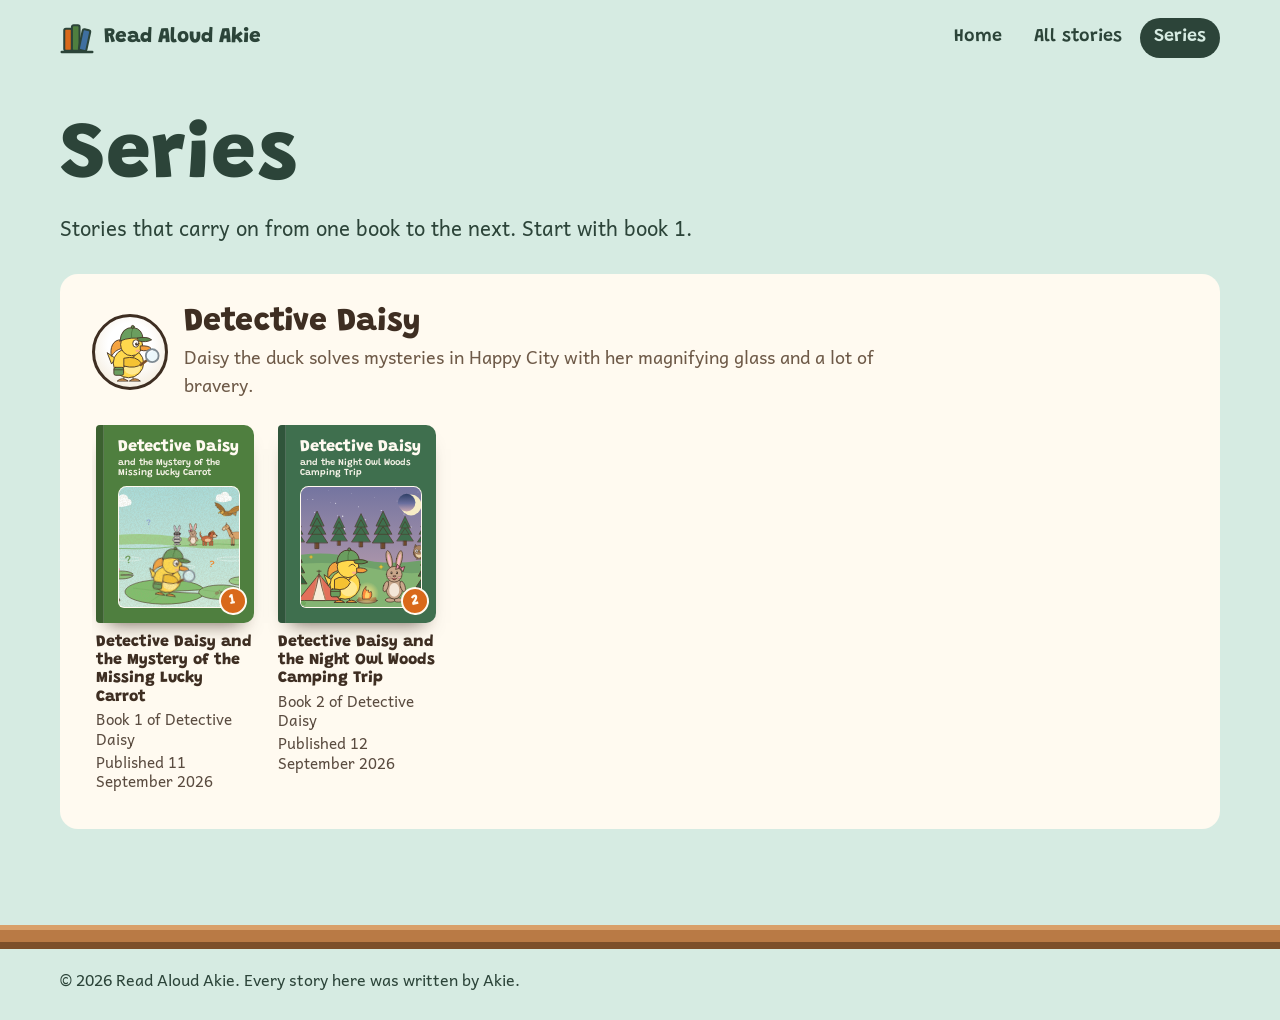
==== series/index.html @ 479fcc3c "Version the asset links so updates reach readers (see .genAiDoc/development-style.md) Browsers keep " ====
<!doctype html>
<html lang="en" data-root="../">
<head>
<meta charset="utf-8">
<meta name="viewport" content="width=device-width, initial-scale=1">
<meta name="robots" content="noindex, nofollow">
<link rel="icon" href="data:image/svg+xml,<svg xmlns=%22http://www.w3.org/2000/svg%22 viewBox=%220 0 100 100%22><text y=%22.9em%22 font-size=%2290%22>📚</text></svg>">
<link rel="preconnect" href="https://fonts.googleapis.com">
<link rel="preconnect" href="https://fonts.gstatic.com" crossorigin>
<link href="https://fonts.googleapis.com/css2?family=Andika:wght@400;700&family=Grandstander:wght@600;800&display=swap" rel="stylesheet">
<title>Series | Read Aloud Akie</title>
<link rel="stylesheet" href="../assets/site.css?v=2026-09-12">
</head>
<body data-page="series">
<header data-site-header></header>
<main id="main"></main>
<footer data-site-footer></footer>
<script src="../assets/library.js?v=2026-09-12"></script>
<script src="../assets/site.js?v=2026-09-12"></script>
</body>
</html>
---- assets/site.css ----
:root {
  --wall: #d6ebe2;
  --wall-deep: #c3e0d3;
  --ink: #3e2e22;
  --ink-soft: #6e5a48;
  --on-wall: #2c4439;
  --paper: #fffaf0;
  --wood: #b97a45;
  --wood-light: #d9a06a;
  --wood-dark: #7c4f2a;
  --carrot: #d9691a;
  --carrot-deep: #a94c0b;
  --kraft: #d2ae80;
  --twine: #b3404a;
  --focus: #2a6fb5;
  --display: "Grandstander", "Comic Sans MS", "Chalkboard SE", system-ui, sans-serif;
  --body: "Andika", "Trebuchet MS", "Segoe UI", system-ui, sans-serif;
  --page: min(1160px, 92vw);
  color-scheme: light;
}
@media (prefers-color-scheme: dark) {
  :root:not([data-theme="light"]) {
    --wall: #15302b; --wall-deep: #1c3c35; --on-wall: #dcefe6;
    --ink-soft: #6e5a48; --wood: #8e5a31; --wood-light: #a86d3f; --wood-dark: #55341b;
    --focus: #8cc6ff; color-scheme: dark;
  }
}
:root[data-theme="dark"] {
  --wall: #15302b; --wall-deep: #1c3c35; --on-wall: #dcefe6;
  --wood: #8e5a31; --wood-light: #a86d3f; --wood-dark: #55341b;
  --focus: #8cc6ff; color-scheme: dark;
}

* { box-sizing: border-box; }
html { -webkit-text-size-adjust: 100%; }
body {
  margin: 0; min-height: 100svh; display: flex; flex-direction: column;
  background: var(--wall); color: var(--on-wall);
  font-family: var(--body); font-size: 1.125rem; line-height: 1.55;
}
img { max-width: 100%; display: block; }
a { color: inherit; }
:focus-visible { outline: 3px solid var(--focus); outline-offset: 3px; border-radius: 6px; }
.sr { position: absolute; width: 1px; height: 1px; overflow: hidden; clip: rect(0 0 0 0); white-space: nowrap; }
.wrap { width: var(--page); margin: 0 auto; }
main { flex: 1; }
[hidden] { display: none !important; }

/* ---------- header ---------- */
.site-head { width: var(--page); margin: 0 auto; display: flex; align-items: center; justify-content: space-between; gap: 12px 24px; padding: 18px 0; flex-wrap: wrap; }
.brand { display: inline-flex; align-items: center; gap: 10px; text-decoration: none; font-family: var(--display); font-weight: 800; font-size: 1.3rem; }
.brand svg { width: 34px; height: 34px; flex: none; }
.site-nav ul { list-style: none; display: flex; gap: 4px; margin: 0; padding: 0; }
.site-nav a { display: block; text-decoration: none; font-family: var(--display); font-weight: 600; padding: 6px 14px; border-radius: 999px; }
.site-nav a:hover { background: var(--wall-deep); }
.site-nav a[aria-current="page"] { background: var(--on-wall); color: var(--wall); }

/* ---------- type ---------- */
h1, h2, h3 { font-family: var(--display); font-weight: 800; line-height: 1.05; margin: 0; text-wrap: balance; }
.lede { max-width: 36em; margin: 0; font-size: clamp(1.1rem, 1.6vw, 1.3rem); }
.section { padding: clamp(40px, 6vw, 72px) 0 0; }
.section-head { display: flex; align-items: baseline; justify-content: space-between; gap: 16px; flex-wrap: wrap; margin-bottom: 20px; }
.section-head h2 { font-size: clamp(1.8rem, 3.4vw, 2.5rem); }
.text-link { font-family: var(--display); font-weight: 600; text-underline-offset: 4px; }

/* ---------- buttons ---------- */
.btn {
  display: inline-flex; align-items: center; gap: 10px; text-decoration: none; cursor: pointer;
  font-family: var(--display); font-weight: 800; font-size: 1.15rem; line-height: 1;
  padding: 14px 24px; border-radius: 999px; border: 0;
  background: var(--carrot); color: #fffaf0; box-shadow: 0 4px 0 var(--carrot-deep);
}
.btn:hover { background: #e47624; }
.btn:active { transform: translateY(3px); box-shadow: 0 1px 0 var(--carrot-deep); }
.btn svg { width: 22px; height: 22px; flex: none; }
.btn.quiet { background: var(--paper); color: var(--ink); box-shadow: 0 4px 0 rgba(62,46,34,.35); }

/* ---------- hero + shelf ---------- */
.hero { width: 100%; margin: 0 auto; padding: clamp(18px, 4vw, 48px) 0 0; display: grid; gap: 18px; }
.hero h1 { font-size: clamp(3rem, 9vw, 6.6rem); letter-spacing: -.01em; line-height: .92; }

.hero-card { background: var(--paper); color: var(--ink); border-radius: 18px; padding: clamp(20px, 4vw, 44px); box-shadow: 0 12px 22px -12px rgba(40,22,8,.45); text-align: center; }
.hero-card .lede { margin: 12px auto 0; }
.hero .actions { display: flex; flex-wrap: wrap; gap: 14px; margin-top: 8px; }

.shelf { width: var(--page); margin: clamp(28px, 5vw, 56px) auto 0; }
.shelf-row {
  display: flex; align-items: flex-end; gap: clamp(14px, 2.4vw, 30px);
  overflow-x: auto; scroll-snap-type: x proximity; padding: 16px 12px 0; margin-bottom: -2px;
  scrollbar-width: thin;
}
.shelf .shelf-row > * { flex: none; width: clamp(132px, 16vw, 188px); scroll-snap-align: start; }
.shelf-plank {
  height: 24px; border-radius: 3px;
  background: linear-gradient(var(--wood-light) 0 5px, var(--wood) 5px 17px, var(--wood-dark) 17px);
  box-shadow: 0 18px 22px -14px rgba(40, 22, 8, .55);
}
.shelf a.cover-link { transition: transform .18s ease-out; }
.shelf a.cover-link:hover, .shelf a.cover-link:focus-visible { transform: translateY(-10px); }

/* ---------- covers ---------- */
.cover-link { display: block; text-decoration: none; border-radius: 4px 10px 10px 4px; }
.cover {
  container-type: inline-size; position: relative; width: 100%; aspect-ratio: 4 / 5;
  background: var(--c, #4f7f3f); color: #fffaf0;
  border-radius: 4px 10px 10px 4px; padding: 9% 9% 9% 14%;
  display: flex; flex-direction: column; overflow: hidden;
  box-shadow: 0 12px 18px -12px rgba(40, 22, 8, .7);
}
.cover::before { content: ""; position: absolute; top: 0; bottom: 0; left: 0; width: 5.5cqi; background: rgba(0,0,0,.24); border-right: 1.2cqi solid rgba(255,255,255,.16); }
.cover-title { font-family: var(--display); font-weight: 800; font-size: 13.5cqi; line-height: .98; }
.cover-sub { display: block; margin-top: 2cqi; font-weight: 600; font-size: 7.6cqi; line-height: 1.12; opacity: .95; }
.cover-art { position: relative; flex: 1 1 auto; min-height: 0; margin-top: 6cqi; border-radius: 7cqi 7cqi 5cqi 5cqi; background: var(--paper); border: 1.6cqi solid rgba(255, 250, 240, .9); overflow: hidden; display: grid; place-items: center; }
.cover-art img { position: absolute; inset: 0; width: 100%; height: 100%; object-fit: cover; }
.cover-emoji { font-size: 34cqi; line-height: 1; }
.cover-num {
  position: absolute; right: 6cqi; bottom: 6cqi; width: 23cqi; aspect-ratio: 1; border-radius: 50%;
  display: grid; place-items: center; transform: rotate(-9deg);
  background: var(--carrot); color: #fffaf0; border: 1.8cqi solid #fffaf0;
  font-family: var(--display); font-weight: 800; font-size: 12cqi; line-height: 1;
}

/* wrapped parcel for books that are still being written */
.parcel {
  container-type: inline-size; position: relative; width: 100%; aspect-ratio: 4 / 5; border-radius: 6px;
  background:
    linear-gradient(90deg, transparent 45%, var(--twine) 45% 52%, transparent 52%),
    linear-gradient(0deg, transparent 58%, var(--twine) 58% 64%, transparent 64%),
    repeating-linear-gradient(118deg, rgba(90, 60, 25, .07) 0 3px, transparent 3px 11px),
    var(--kraft);
  box-shadow: inset 0 0 0 2px rgba(90, 60, 25, .18), 0 12px 18px -12px rgba(40, 22, 8, .7);
}
.parcel::before, .parcel::after {
  content: ""; position: absolute; top: 30%; width: 22cqi; height: 14cqi;
  border: 3cqi solid var(--twine); border-radius: 50%;
}
.parcel::before { left: 26cqi; transform: rotate(-18deg); }
.parcel::after { left: 51cqi; transform: rotate(18deg); }
.parcel-tag {
  position: absolute; left: 16%; right: 12%; bottom: 10%;
  background: var(--paper); color: var(--ink); border-radius: 4px 14px 14px 4px;
  padding: 5cqi 6cqi 5cqi 13cqi; transform: rotate(-5deg);
  font-family: var(--display); font-weight: 800; font-size: 10cqi; line-height: 1.05;
  box-shadow: 0 3px 6px rgba(40, 22, 8, .25);
}
.parcel-tag::before { content: ""; position: absolute; left: 4.5cqi; top: 50%; width: 5cqi; height: 5cqi; margin-top: -2.5cqi; border-radius: 50%; background: var(--kraft); box-shadow: inset 0 0 0 1px rgba(0,0,0,.2); }
.parcel-tag small { display: block; font-family: var(--body); font-weight: 400; font-size: 7.5cqi; color: var(--ink-soft); margin-top: 1cqi; }

/* ---------- featured story ---------- */
.feature {
  display: grid; grid-template-columns: minmax(180px, 280px) 1fr; gap: clamp(22px, 4vw, 56px); align-items: center;
  background: var(--paper); color: var(--ink); border-radius: 18px; padding: clamp(20px, 4vw, 44px);
}
.feature h2 { font-size: clamp(1.9rem, 3.8vw, 3rem); color: var(--ink); }
.feature h2 span { display: block; font-size: .55em; font-weight: 600; margin-top: .3em; line-height: 1.15; }
.feature p { margin: 0; max-width: 34em; }
.feature .from { font-family: var(--display); font-weight: 600; color: var(--ink-soft); margin: 14px 0 10px; }
.feature .from .published { display: block; margin-top: 2px; font-family: var(--body); font-weight: 400; font-size: 1rem; }
.feature .btn { margin-top: 22px; }

/* ---------- series band ---------- */
.series-list { display: grid; gap: clamp(22px, 3vw, 34px); }
.series-band { background: var(--paper); color: var(--ink); border-radius: 18px; padding: clamp(18px, 3vw, 32px); display: grid; gap: 18px; }
.series-top { display: flex; align-items: center; gap: 16px; }
.badge { flex: none; width: 76px; height: 76px; border-radius: 50%; background: radial-gradient(circle at 50% 40%, #fff 0 40%, #efe4cf 100%); border: 3px solid var(--ink); overflow: hidden; display: grid; place-items: center; }
.badge img { width: 100%; height: 100%; object-fit: contain; }
.badge .cover-emoji { font-size: 40px; }
.series-top h3 { font-size: clamp(1.5rem, 2.6vw, 2rem); }
.series-top h3 a { text-decoration: none; }
.series-top h3 a:hover { text-decoration: underline; text-underline-offset: 5px; }
.series-top p { margin: 4px 0 0; color: var(--ink-soft); max-width: 40em; }
.series-books { display: flex; gap: clamp(14px, 2vw, 24px); overflow-x: auto; padding: 8px 4px 6px; list-style: none; margin: 0; }
.series-books li { flex: none; width: clamp(118px, 14vw, 158px); }

/* ---------- tiles (grids) ---------- */
.tiles { list-style: none; margin: 0; padding: 0; display: grid; grid-template-columns: repeat(auto-fill, minmax(min(170px, 42vw), 1fr)); gap: clamp(22px, 3vw, 36px) clamp(14px, 2.4vw, 28px); }
.tile { display: grid; gap: 10px; align-content: start; }
.tile-meta strong { display: block; font-family: var(--display); font-weight: 800; font-size: 1.1rem; line-height: 1.15; }
.tile-meta span { display: block; font-size: .95rem; opacity: .85; line-height: 1.3; margin-top: 3px; }
.series-books .tile-meta strong { font-size: 1rem; }

/* ---------- filter chips ---------- */
.chips { display: flex; flex-wrap: wrap; gap: 8px; margin: 22px 0 30px; padding: 0; list-style: none; }
.chip { font: inherit; font-family: var(--display); font-weight: 600; font-size: 1rem; cursor: pointer; padding: 8px 16px; border-radius: 999px; border: 2px solid currentColor; background: transparent; color: var(--on-wall); }
.chip[aria-pressed="true"] { background: var(--on-wall); color: var(--wall); border-color: var(--on-wall); }
.empty { background: var(--paper); color: var(--ink); border-radius: 14px; padding: 22px; }

/* ---------- series page ---------- */
.series-hero { display: grid; grid-template-columns: auto 1fr; gap: clamp(18px, 3vw, 36px); align-items: center; padding: clamp(18px, 4vw, 40px) 0 0; }
.series-hero .badge { width: clamp(110px, 16vw, 170px); height: clamp(110px, 16vw, 170px); border-width: 4px; }
.series-hero .badge .cover-emoji { font-size: clamp(56px, 8vw, 90px); }
.series-hero h1 { font-size: clamp(2.6rem, 7vw, 5rem); line-height: .95; }
.series-hero .lede { margin-top: 12px; }
.series-hero .btn { margin-top: 20px; }
.book-list { list-style: none; margin: 0; padding: 0; display: grid; gap: 18px; }
.book-row { display: grid; grid-template-columns: clamp(110px, 16vw, 170px) 1fr; gap: clamp(16px, 3vw, 36px); align-items: center; background: var(--paper); color: var(--ink); border-radius: 18px; padding: clamp(16px, 2.6vw, 26px); }
.book-row h2 { font-size: clamp(1.5rem, 2.8vw, 2.1rem); }
.book-row h2 span { display: block; font-size: .6em; font-weight: 600; margin-top: .25em; line-height: 1.15; }
.book-row .num { font-family: var(--display); font-weight: 800; color: var(--carrot-deep); margin: 0 0 4px; }
.book-row p { margin: 10px 0 0; max-width: 36em; }
.book-row .published { margin-top: 6px; font-size: 1rem; color: var(--ink-soft); }
.book-row .btn { margin-top: 16px; font-size: 1.05rem; padding: 12px 20px; }
.soon-note { display: inline-block; margin-top: 14px; font-family: var(--display); font-weight: 600; color: var(--ink-soft); }
.series-index h1 { font-size: clamp(2.6rem, 7vw, 5rem); padding-top: clamp(18px, 4vw, 40px); }

/* ---------- kind note (copyright notice for children) ---------- */
.kind-note {
  position: relative; display: grid; grid-template-columns: auto 1fr; gap: clamp(14px, 3vw, 30px); align-items: start;
  background: var(--paper); color: var(--ink); border-radius: 18px; padding: clamp(26px, 4vw, 46px);
}
.kind-note::before { content: ""; position: absolute; inset: 10px; border: 2.5px dashed var(--wood-light); border-radius: 12px; pointer-events: none; }
.kind-note-icon {
  width: clamp(64px, 9vw, 88px); aspect-ratio: 1; border-radius: 50%; display: grid; place-items: center;
  background: #fbe3cf; border: 3px solid var(--ink); font-size: clamp(32px, 4.6vw, 46px); line-height: 1; transform: rotate(-6deg);
}
.kind-note h2 { font-size: clamp(1.7rem, 3.2vw, 2.4rem); color: var(--carrot-deep); }
.kind-note p { margin: 10px 0 0; max-width: 38em; }
.kind-note .kind-note-thanks { font-family: var(--display); font-weight: 800; font-size: 1.2rem; }
.kind-note .fine { margin-top: 16px; font-size: .95rem; color: var(--ink-soft); }

/* ---------- footer ---------- */
.site-foot { margin-top: clamp(56px, 8vw, 96px); }
.site-foot .shelf-plank { border-radius: 0; }
.site-foot p { width: var(--page); margin: 0 auto; padding: 18px 0 28px; font-size: 1rem; }

@media (max-width: 720px) {
  .site-head { padding: 12px 0; }
  .site-nav { width: 100%; }
  .site-nav ul { justify-content: space-between; }
  .site-nav a { padding: 6px 12px; }
  .feature { grid-template-columns: 1fr; }
  .feature .cover-link { width: min(240px, 70%); }
  .series-hero { grid-template-columns: 1fr; }
  .book-row { grid-template-columns: 104px 1fr; align-items: start; }
  .kind-note { grid-template-columns: 1fr; }
}
@media (prefers-reduced-motion: reduce) {
  * { transition: none !important; }
}
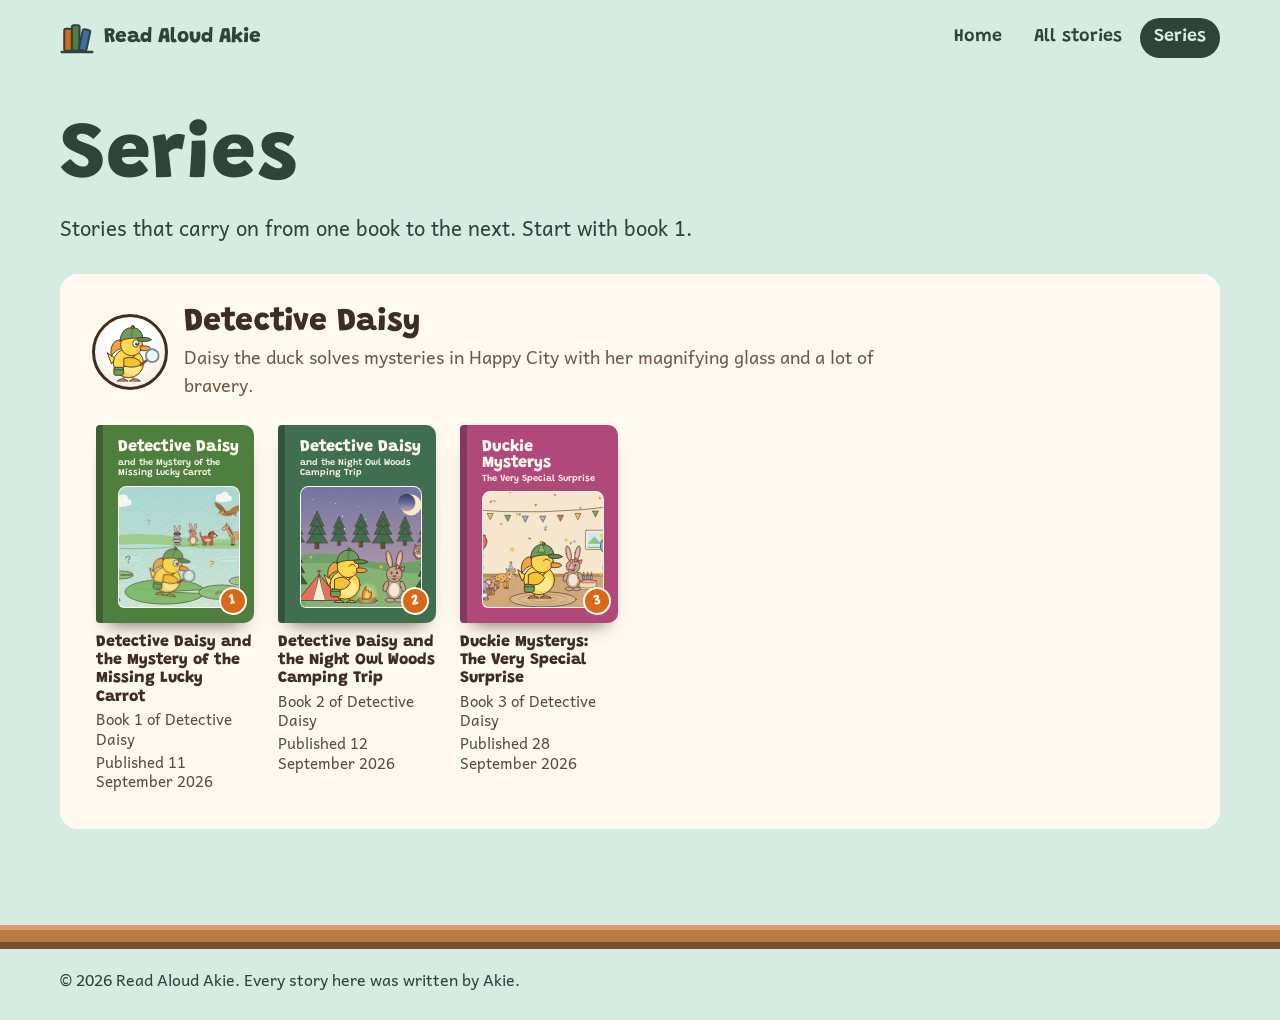
==== commit cae98670: "Add book 3: Duckie Mysterys, The Very Special Surprise (see .genAiDoc/new-book-checklist.md) Akie's " ====
--- a/series/index.html
+++ b/series/index.html
@@ -3,19 +3,34 @@
 <head>
 <meta charset="utf-8">
 <meta name="viewport" content="width=device-width, initial-scale=1">
-<meta name="robots" content="noindex, nofollow">
 <link rel="icon" href="data:image/svg+xml,<svg xmlns=%22http://www.w3.org/2000/svg%22 viewBox=%220 0 100 100%22><text y=%22.9em%22 font-size=%2290%22>📚</text></svg>">
 <link rel="preconnect" href="https://fonts.googleapis.com">
 <link rel="preconnect" href="https://fonts.gstatic.com" crossorigin>
 <link href="https://fonts.googleapis.com/css2?family=Andika:wght@400;700&family=Grandstander:wght@600;800&display=swap" rel="stylesheet">
 <title>Series | Read Aloud Akie</title>
-<link rel="stylesheet" href="../assets/site.css?v=2026-09-12">
+<meta name="description" content="The Detective Daisy series by Akie: follow Daisy the duck from her first case to her camping trip in Night Owl Woods.">
+<link rel="canonical" href="https://readaloudakie.com/series/">
+<meta property="og:type" content="website">
+<meta property="og:site_name" content="Read Aloud Akie">
+<meta property="og:title" content="Series | Read Aloud Akie">
+<meta property="og:description" content="The Detective Daisy series by Akie: follow Daisy the duck from her first case to her camping trip in Night Owl Woods.">
+<meta property="og:url" content="https://readaloudakie.com/series/">
+<meta property="og:image" content="https://readaloudakie.com/assets/social-card.png">
+<meta property="og:image:alt" content="Detective Daisy the duck with her magnifying glass, on the Read Aloud Akie book shelf.">
+<meta name="twitter:card" content="summary_large_image">
+<meta name="theme-color" content="#d6ebe2">
+<link rel="stylesheet" href="../assets/site.css?v=2026-09-28">
 </head>
 <body data-page="series">
 <header data-site-header></header>
-<main id="main"></main>
+<main id="main">
+  <div class="wrap section">
+    <h1>Series</h1>
+    <p class="lede">Stories that carry on from one book to the next. The Detective Daisy series follows Daisy the duck and her friends.</p>
+  </div>
+</main>
 <footer data-site-footer></footer>
-<script src="../assets/library.js?v=2026-09-12"></script>
-<script src="../assets/site.js?v=2026-09-12"></script>
+<script src="../assets/library.js?v=2026-09-28"></script>
+<script src="../assets/site.js?v=2026-09-28"></script>
 </body>
 </html>
--- a/assets/site.css
+++ b/assets/site.css
@@ -78,10 +78,22 @@
 /* ---------- hero + shelf ---------- */
 .hero { width: 100%; margin: 0 auto; padding: clamp(18px, 4vw, 48px) 0 0; display: grid; gap: 18px; }
 .hero h1 { font-size: clamp(3rem, 9vw, 6.6rem); letter-spacing: -.01em; line-height: .92; }
+.wordmark { display: grid; justify-items: center; gap: .12em; }
+.wordmark-top {
+  font-size: clamp(.95rem, 2.4vw, 1.6rem); font-weight: 800; line-height: 1;
+  letter-spacing: .3em; text-indent: .3em; /* keeps the spaced text optically centred */
+  text-transform: uppercase; color: var(--carrot-deep);
+}
+.wordmark-name { position: relative; font-size: clamp(3.4rem, 10vw, 7rem); line-height: .9; letter-spacing: -.015em; }
+.wordmark-name::after {
+  content: ""; display: block; height: .07em; margin: .12em auto 0; width: 78%;
+  border-radius: 999px; background: var(--carrot); opacity: .85;
+}
 
 .hero-card { background: var(--paper); color: var(--ink); border-radius: 18px; padding: clamp(20px, 4vw, 44px); box-shadow: 0 12px 22px -12px rgba(40,22,8,.45); text-align: center; }
 .hero-card .lede { margin: 12px auto 0; }
 .hero .actions { display: flex; flex-wrap: wrap; gap: 14px; margin-top: 8px; }
+.hero-card .actions { justify-content: center; }  /* the card is centred, so the button is too */
 
 .shelf { width: var(--page); margin: clamp(28px, 5vw, 56px) auto 0; }
 .shelf-row {
@@ -215,6 +227,7 @@
 }
 .kind-note h2 { font-size: clamp(1.7rem, 3.2vw, 2.4rem); color: var(--carrot-deep); }
 .kind-note p { margin: 10px 0 0; max-width: 38em; }
+.kind-note .kind-note-hello { font-family: var(--display); font-weight: 800; font-size: 1.25rem; color: var(--carrot-deep); }
 .kind-note .kind-note-thanks { font-family: var(--display); font-weight: 800; font-size: 1.2rem; }
 .kind-note .fine { margin-top: 16px; font-size: .95rem; color: var(--ink-soft); }
 
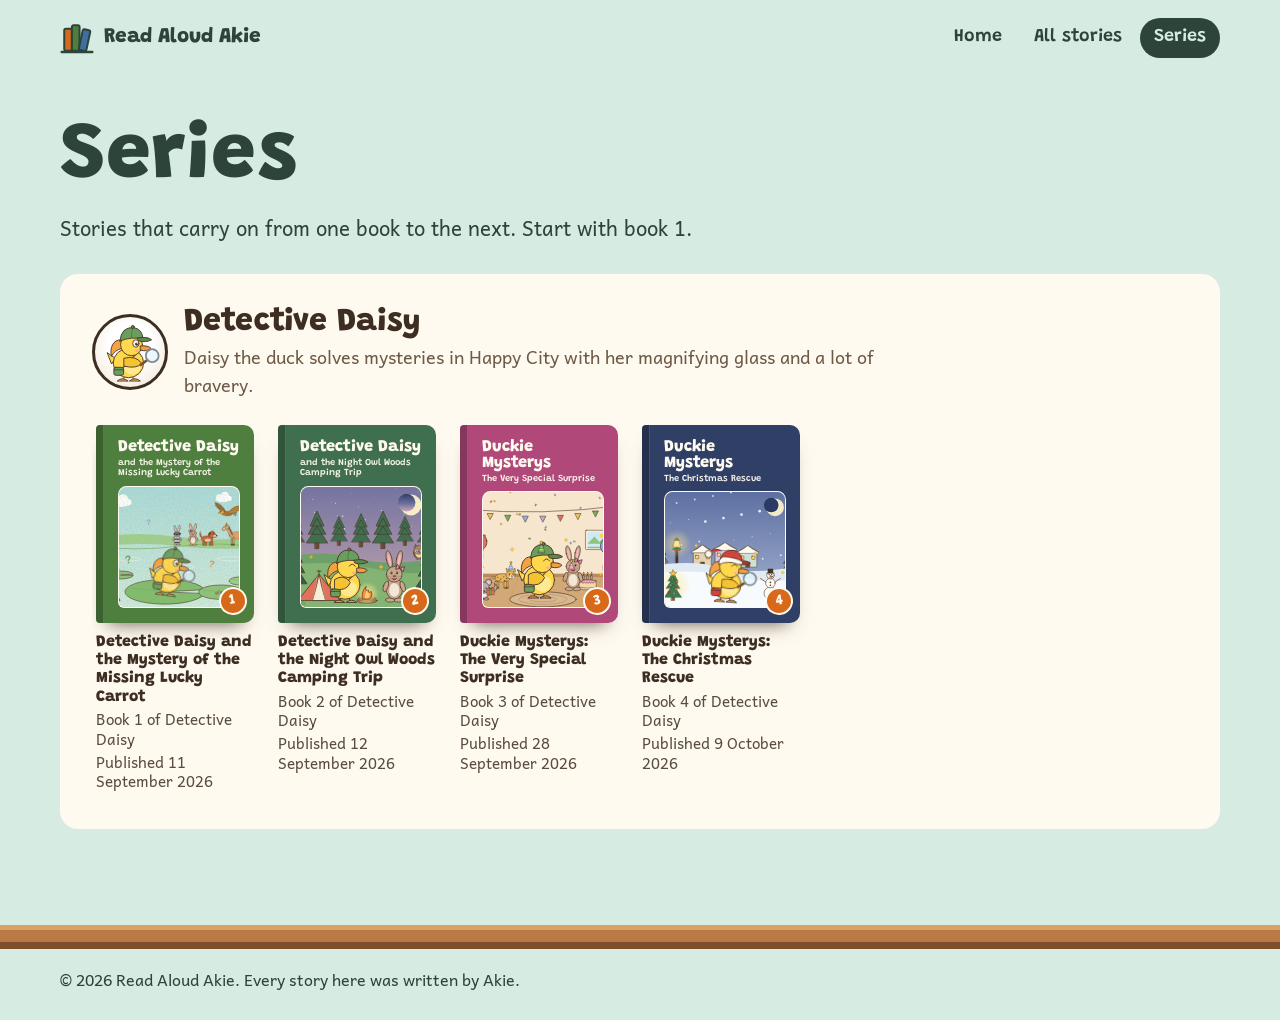
==== commit a53065ae: "Add book 4: Duckie Mysterys, The Christmas Rescue (see .genAiDoc/new-book-checklist.md) Akie's fourt" ====
--- a/series/index.html
+++ b/series/index.html
@@ -19,7 +19,7 @@
 <meta property="og:image:alt" content="Detective Daisy the duck with her magnifying glass, on the Read Aloud Akie book shelf.">
 <meta name="twitter:card" content="summary_large_image">
 <meta name="theme-color" content="#d6ebe2">
-<link rel="stylesheet" href="../assets/site.css?v=2026-09-28">
+<link rel="stylesheet" href="../assets/site.css?v=2026-10-09">
 </head>
 <body data-page="series">
 <header data-site-header></header>
@@ -30,7 +30,7 @@
   </div>
 </main>
 <footer data-site-footer></footer>
-<script src="../assets/library.js?v=2026-09-28"></script>
-<script src="../assets/site.js?v=2026-09-28"></script>
+<script src="../assets/library.js?v=2026-10-09"></script>
+<script src="../assets/site.js?v=2026-10-09"></script>
 </body>
 </html>
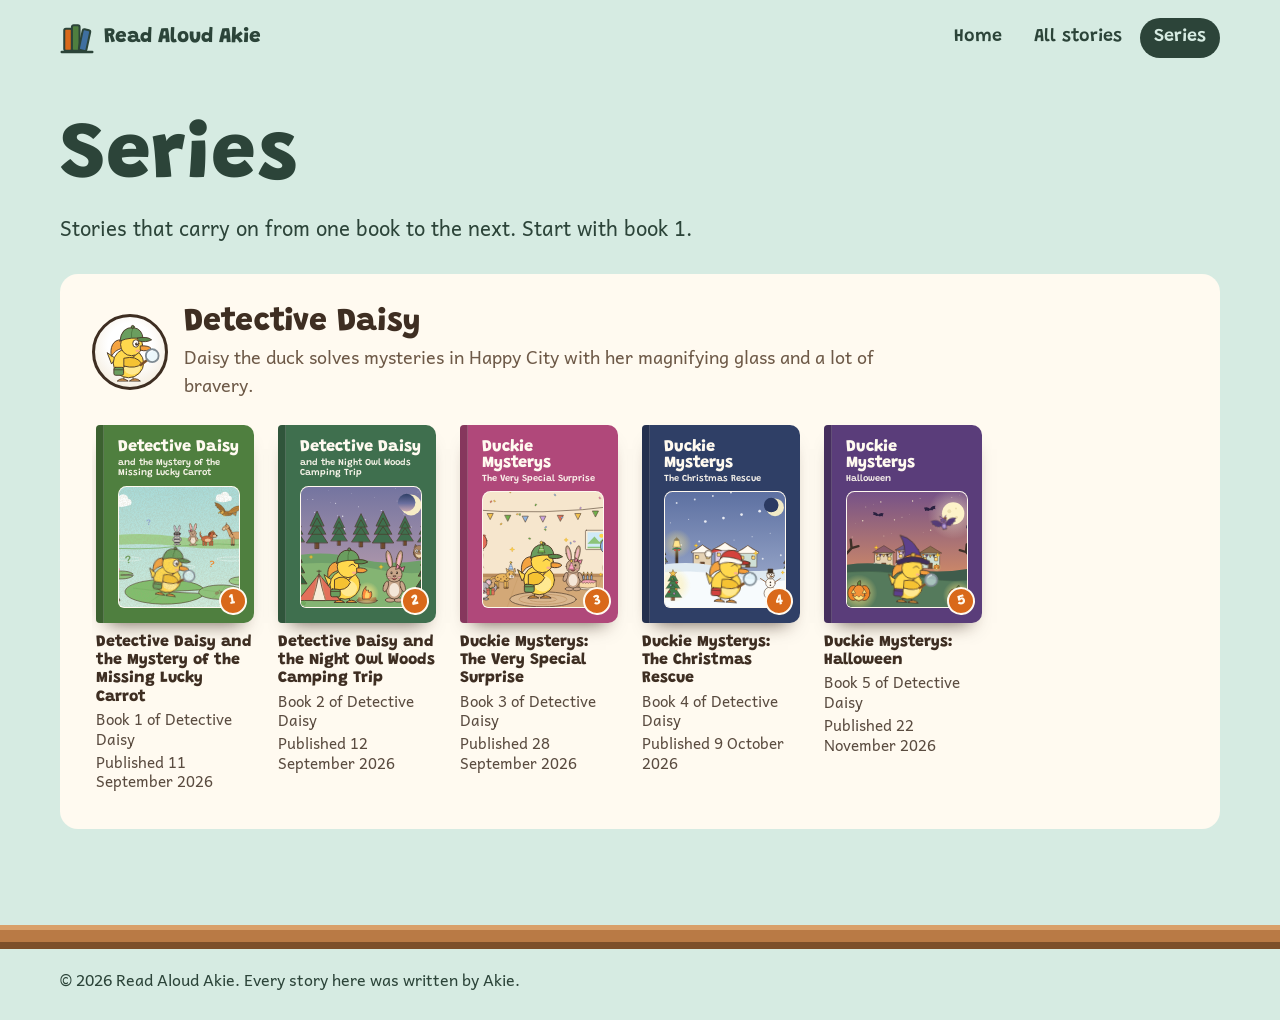
==== commit 0b4393cb: "Add book 5: Duckie Mysterys, Halloween (see .genAiDoc/new-book-checklist.md) Co-Authored-By: Claude " ====
--- a/series/index.html
+++ b/series/index.html
@@ -19,7 +19,7 @@
 <meta property="og:image:alt" content="Detective Daisy the duck with her magnifying glass, on the Read Aloud Akie book shelf.">
 <meta name="twitter:card" content="summary_large_image">
 <meta name="theme-color" content="#d6ebe2">
-<link rel="stylesheet" href="../assets/site.css?v=2026-10-09">
+<link rel="stylesheet" href="../assets/site.css?v=2026-11-22">
 </head>
 <body data-page="series">
 <header data-site-header></header>
@@ -30,7 +30,7 @@
   </div>
 </main>
 <footer data-site-footer></footer>
-<script src="../assets/library.js?v=2026-10-09"></script>
-<script src="../assets/site.js?v=2026-10-09"></script>
+<script src="../assets/library.js?v=2026-11-22"></script>
+<script src="../assets/site.js?v=2026-11-22"></script>
 </body>
 </html>
